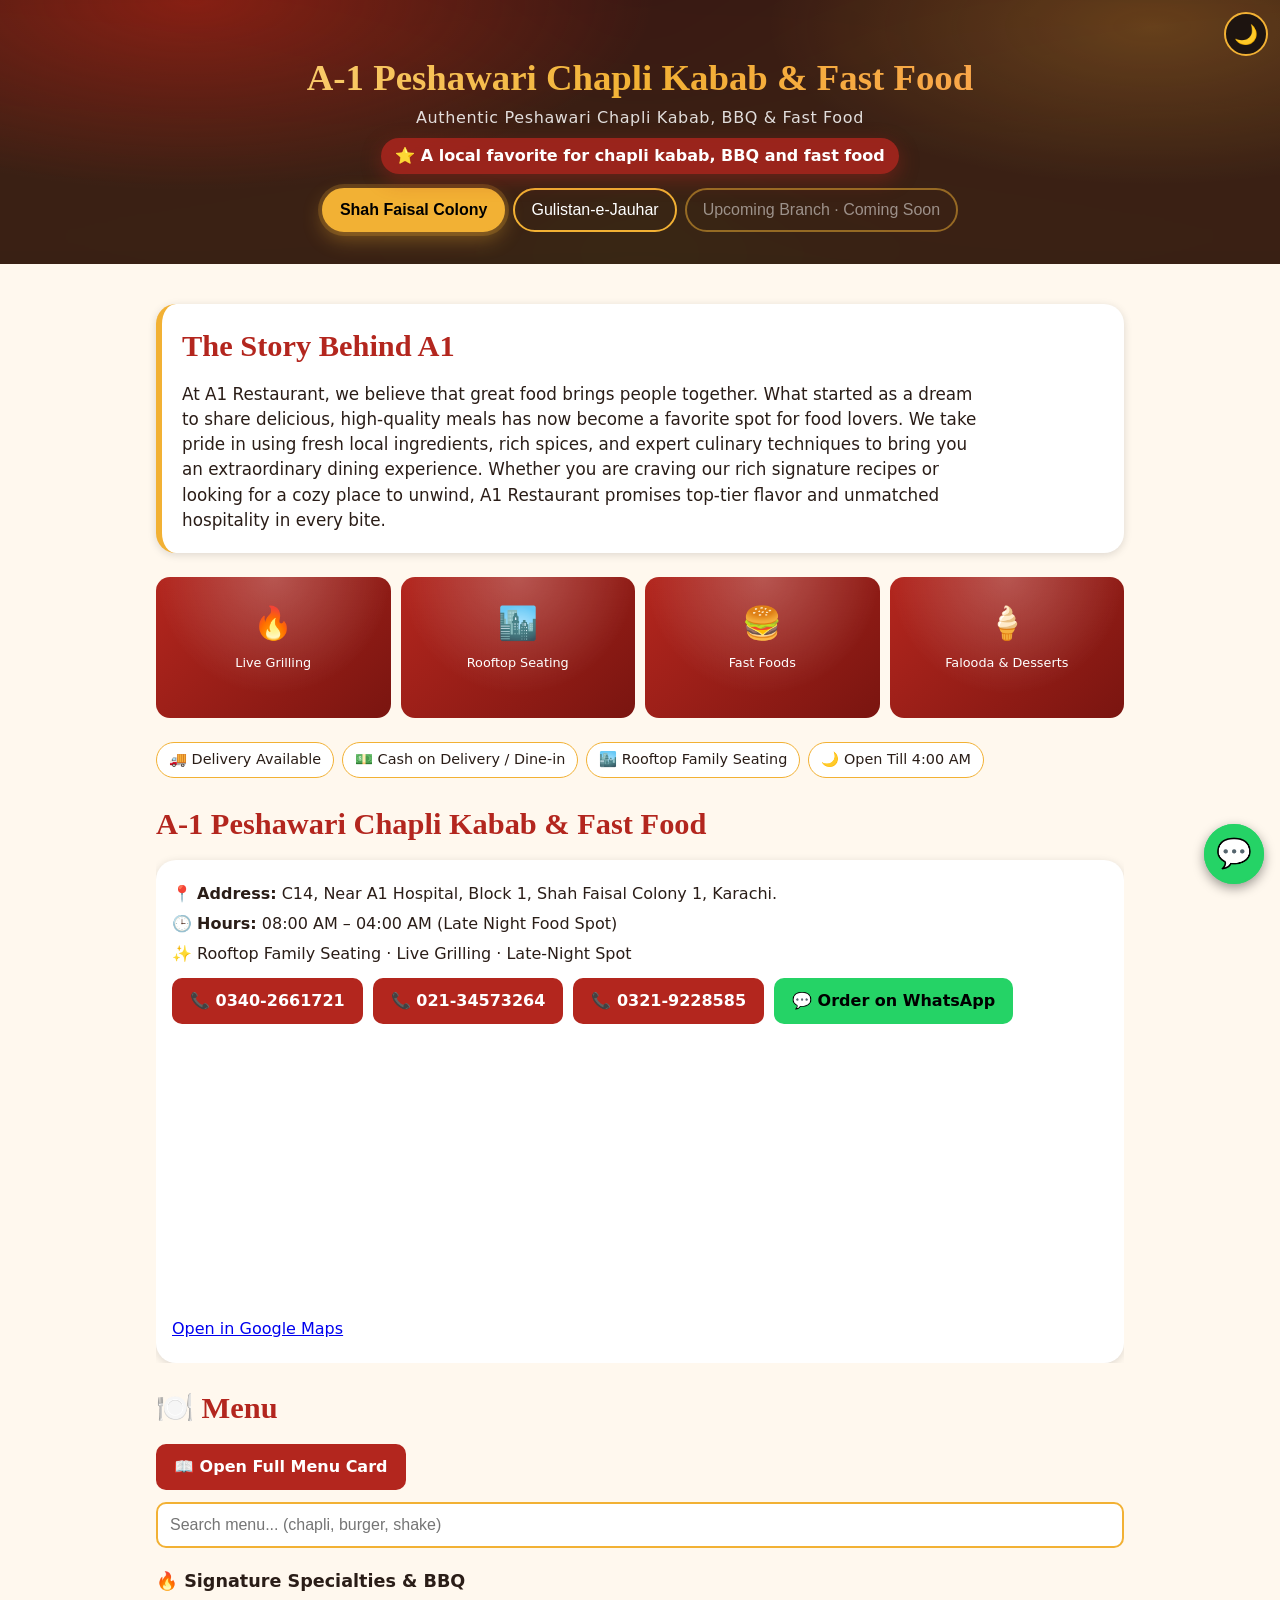
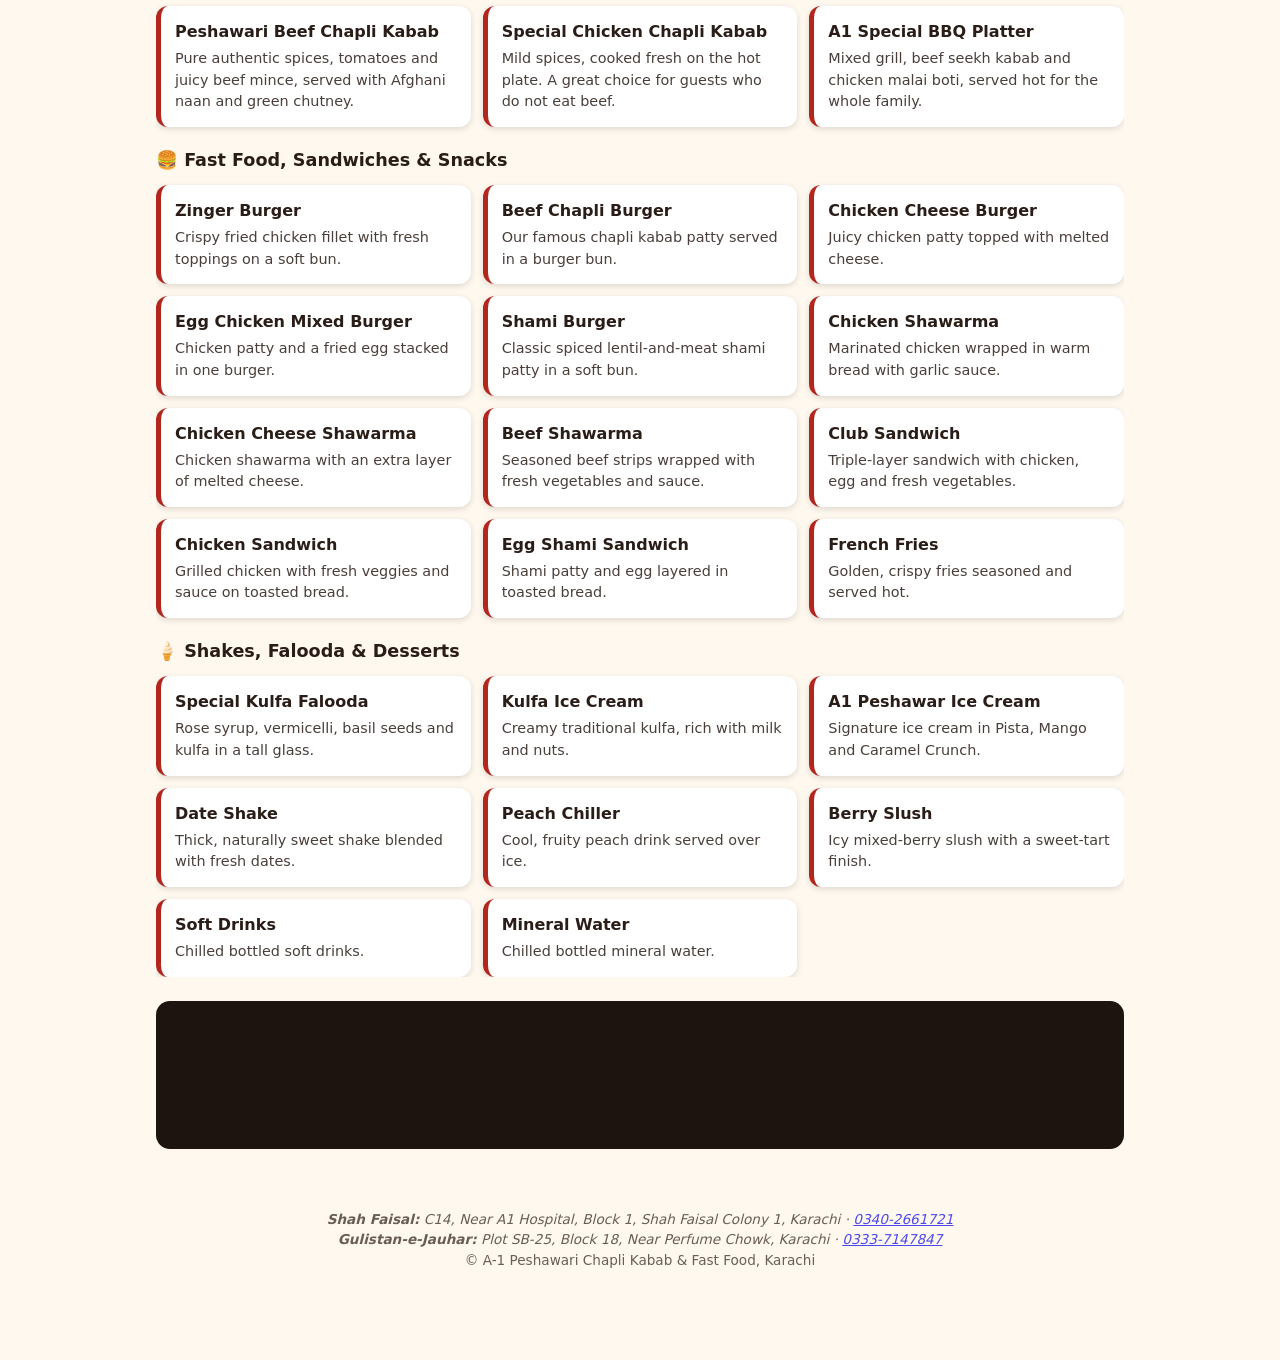
==== A1 Restaurant/index.html @ c1a0f4fd "update Portfolio Files" ====
<!DOCTYPE html>
<!-- Ye HTML5 page hai. Browser ko batata hai ke ye modern page hai, taake sab phones aur laptops par sahi dikhe -->
<html lang="en" data-theme="light">
<head>
<!-- Urdu/English aur emojis sahi dikhane ke liye character set -->
<meta charset="UTF-8">
<!-- Phone ki screen ke hisaab se page ka size set karta hai, kyun ke zyada customers phone se order karte hain -->
<meta name="viewport" content="width=device-width, initial-scale=1, viewport-fit=cover">
<!-- SEO (NAYA): title 60 characters ke andar, main keywords (chapli kabab, Karachi, branches) shuru mein.
     KYUN: Google search result mein yahi title dikhta hai; keyword wahan ho to click zyada milte hain. -->
<title>A-1 Peshawari Chapli Kabab Karachi | Shah Faisal &amp; Jauhar</title>
<!-- SEO (NAYA): meta description 155 characters ke andar; search result ke neeche ka text. KYUN: acha text = zyada customers click karte hain. -->
<meta name="description" content="Authentic Peshawari chapli kabab, BBQ, burgers and falooda in Karachi. Rooftop family seating, delivery and open till 4 AM at Shah Faisal and Gulistan-e-Jauhar.">
<!-- SEO (NAYA): robots = Google ko index karne ki ijazat + bari preview images. -->
<meta name="robots" content="index, follow, max-image-preview:large">
<!-- NAYA: browser ki address bar ka rang aur dono themes ka support (mobile par premium feel). -->
<meta name="theme-color" content="#1d1410">
<meta name="color-scheme" content="light dark">
<!-- NAYA: emoji favicon, alag image file nahi, is liye extra request nahi lagti (speed). -->
<link rel="icon" href="data:image/svg+xml,%3Csvg xmlns='http://www.w3.org/2000/svg' viewBox='0 0 100 100'%3E%3Ctext y='.9em' font-size='90'%3E%F0%9F%94%A5%3C/text%3E%3C/svg%3E">
<!-- Social preview metadata. Add absolute og:url and og:image after the live domain and image are configured. -->
<meta property="og:type" content="website">
<meta property="og:site_name" content="A-1 Peshawari Chapli Kabab &amp; Fast Food">
<meta property="og:title" content="A-1 Peshawari Chapli Kabab Karachi | Shah Faisal &amp; Jauhar">
<meta property="og:description" content="Live-grilled chapli kabab, BBQ, fast food and falooda. Rooftop family seating, open till 4 AM.">
<meta property="og:locale" content="en_PK">
<meta name="twitter:card" content="summary">
<!-- SEO (NAYA): JSON-LD schema (Restaurant, dono branches). KYUN: Google ko naam, address, phone, timing aur rating
     seedha samajh aati hai, jis se Maps/local results aur rich snippets milne ke chances barhte hain.
     UPDATE 2: aggregateRating HATA diya. KYUN: Google apne hi business ki khud likhi rating ko "self-serving" maanta hai,
     is se stars nahi milte aur policy ka risk hota hai. Asli stars Google Business Profile se aate hain. -->
<script type="application/ld+json">
{"@context":"https://schema.org","@graph":[
{"@type":"Restaurant","name":"A-1 Peshawari Chapli Kabab & Fast Food (Shah Faisal Colony)","telephone":"+923402661721","servesCuisine":["Pakistani","Peshawari","Barbecue","Fast Food"],"address":{"@type":"PostalAddress","streetAddress":"C14, Near A1 Hospital, Block 1, Shah Faisal Colony 1","addressLocality":"Karachi","addressRegion":"Sindh","addressCountry":"PK"},"openingHoursSpecification":[{"@type":"OpeningHoursSpecification","dayOfWeek":["Monday","Tuesday","Wednesday","Thursday","Friday","Saturday","Sunday"],"opens":"08:00","closes":"04:00"}]},
{"@type":"Restaurant","name":"A-1 Peshawari Chapli Kabab & Fast Food (Gulistan-e-Jauhar)","telephone":"+923337147847","servesCuisine":["Pakistani","Peshawari","Barbecue","Fast Food"],"address":{"@type":"PostalAddress","streetAddress":"Shop No. 1 & 2, Plot SB-25, Block 18, Near Perfume Chowk / Kamran Chowk, Main Gulistan-e-Jauhar","addressLocality":"Karachi","addressRegion":"Sindh","addressCountry":"PK"},"openingHoursSpecification":[{"@type":"OpeningHoursSpecification","dayOfWeek":["Monday","Tuesday","Wednesday","Thursday","Friday","Saturday","Sunday"],"opens":"12:00","closes":"04:00"}]}
]}
</script>
<!-- Design alag file (style.css) mein hai taake code saaf rahe aur design badalna aasaan ho -->
<!-- FIX (UPDATE 2): theme pehle hi set ho jati hai (paint se pehle). KYUN: pehle dark-mode wale customer ko page ek pal ke liye safed nazar aata tha (flash). -->
<script>try{var t=localStorage.getItem('a1-theme');if(t)document.documentElement.setAttribute('data-theme',t)}catch(e){}</script>
<link rel="stylesheet" href="style.css">
</head>
<body>
<!-- ACCESSIBILITY (NAYA): skip link, keyboard user Tab dabaye to seedha content par pohanch jaye. KYUN: accessibility score aur SEO dono behtar. -->
<a class="skip-link" href="#home-page">Skip to main content</a>
<!-- Theme button: upar-right corner mein, light aur dark mode ke beech badalta hai (default light) -->
<button id="theme-toggle" type="button" onclick="toggleTheme()" aria-label="Switch to dark mode">🌙</button>

<!-- Ye banner JavaScript se sirf rush hour ya raat ke waqt dikhta hai, taake orders WhatsApp par aayen -->
<!-- role="status": screen reader naya banner khud parh deta hai -->
<div id="banner" role="status" aria-live="polite"></div>

<!-- Header: restaurant ka naam, rating badge aur branch chunne ke buttons -->
<header>
  <h1>A-1 Peshawari Chapli Kabab &amp; Fast Food</h1>
  <!-- FIX (UPDATE 2): neeche ki khali jagahon mein default branch (Shah Faisal) ka text pehle se likha hai. KYUN: bina JavaScript wale crawlers ko content milta hai aur page ki jagah nahi hilti (CLS). -->
  <p id="tagline">Authentic Peshawari Chapli Kabab, BBQ &amp; Fast Food</p>
  <!-- Trust badge: naye customer ko bharosa dilata hai -->
  <div class="trust-badge">⭐ A local favorite for chapli kabab, BBQ and fast food</div>
  <!-- Branch switcher: customer sahi branch chune taake galat branch ko order na jaye. Teesri branch abhi band hai -->
  <!-- SEMANTIC (NAYA): div ki jagah <nav>, taake search engine ko pata chale ye navigation hai -->
  <nav class="branches" aria-label="Choose your branch">
    <button id="branch-button-shah-faisal" class="active" onclick="selectBranch('shahFaisal')">Shah Faisal Colony</button>
    <button id="branch-button-jauhar" onclick="selectBranch('jauhar')">Gulistan-e-Jauhar</button>
    <button id="branch-button-upcoming" disabled>Upcoming Branch · Coming Soon</button>
  </nav>
</header>

<!-- Top bar sirf detail pages par dikhti hai; Home button se customer wapas main page par jata hai -->
<!-- NAYA: noscript = JavaScript band ho tab bhi basic info (naam, phone, address) nazar aaye. KYUN: crawlers aur slow phones ke liye safety net. -->
<noscript><p style="padding:16px;text-align:center">A-1 Peshawari Chapli Kabab &amp; Fast Food, Karachi. Shah Faisal: 0340-2661721. Gulistan-e-Jauhar: 0333-7147847. Please enable JavaScript to view the full menu.</p></noscript>
<div class="top-bar" id="top-bar" hidden>
  <span>A-1 Peshawari Chapli Kabab &amp; Fast Food</span>
  <a class="home-button" href="index.html"><span class="home-arrow">←</span> Home</a>
</div>

<!-- Main page ka content -->
<main id="home-page">
  <!-- Introduction section: restaurant ki kahani, taake customer ka dil se rishta bane -->
  <section class="story">
    <h2>The Story Behind A1</h2>
    <p>At A1 Restaurant, we believe that great food brings people together. What started as a dream to share delicious, high-quality meals has now become a favorite spot for food lovers. We take pride in using fresh local ingredients, rich spices, and expert culinary techniques to bring you an extraordinary dining experience. Whether you are craving our rich signature recipes or looking for a cozy place to unwind, A1 Restaurant promises top-tier flavor and unmatched hospitality in every bite.</p>
  </section>

  <!-- Feature cards: har card naye tab mein apna detail page kholta hai -->
  <section>
    <!-- HEADING (NAYA): chhupa hua h2 (sirf screen reader/Google ko dikhta hai) taake h1 -> h2 ka silsila toote nahi -->
    <h2 class="sr-only">Our Specialties</h2>
    <div class="hero-cards">
      <a class="hero-card" href="index.html?page=liveGrilling" target="_blank" rel="noopener noreferrer" aria-label="Live Grilling - opens in a new tab">🔥<small>Live Grilling</small><em>View details →</em></a>
      <a class="hero-card" href="index.html?page=rooftopSeating" target="_blank" rel="noopener noreferrer" aria-label="Rooftop Seating - opens in a new tab">🏙️<small>Rooftop Seating</small><em>View details →</em></a>
      <a class="hero-card" href="index.html?page=fastFood" target="_blank" rel="noopener noreferrer" aria-label="Fast Foods - opens in a new tab">🍔<small>Fast Foods</small><em>View details →</em></a>
      <a class="hero-card" href="index.html?page=desserts" target="_blank" rel="noopener noreferrer" aria-label="Falooda and Desserts - opens in a new tab">🍦<small>Falooda &amp; Desserts</small><em>View details →</em></a>
    </div>
  </section>

  <!-- Facility badges: customer ko ek nazar mein suhoolatein dikhti hain -->
  <section class="badges">
    <h2 class="sr-only">Facilities</h2>
    <span>🚚 Delivery Available</span><span>💵 Cash on Delivery / Dine-in</span>
    <span>🏙️ Rooftop Family Seating</span><span>🌙 Open Till 4:00 AM</span>
  </section>

  <!-- Branch ki details: branch badalte hi ye poora hissa JavaScript se badal jata hai -->
  <section>
    <h2 id="branch-name">A-1 Peshawari Chapli Kabab &amp; Fast Food</h2>
    <div class="branch-details">
      <p>📍 <b>Address:</b> <span id="branch-address">C14, Near A1 Hospital, Block 1, Shah Faisal Colony 1, Karachi.</span></p>
      <p>🕒 <b>Hours:</b> <span id="branch-hours">08:00 AM – 04:00 AM (Late Night Food Spot)</span></p>
      <p id="delivery-paragraph" style="display:none">🚚 <b>Delivery:</b> <span id="delivery-coverage"></span></p>
      <p>✨ <span id="branch-highlights">Rooftop Family Seating · Live Grilling · Late-Night Spot</span></p>
      <div class="actions" id="branch-actions"></div>
      <!-- referrerpolicy: privacy + Google Maps sahi chale; loading="lazy" map tab load hota hai jab nazar aaye (speed) -->
      <iframe id="branch-map" loading="lazy" referrerpolicy="no-referrer-when-downgrade" title="Branch location map"></iframe>
      <p><a id="map-link" target="_blank" rel="noopener noreferrer">Open in Google Maps</a></p>
    </div>
  </section>

  <!-- Digital menu: search box aur clickable items; har item naye tab mein detail page kholta hai -->
  <section>
    <h2>🍽️ Menu</h2>
    <a class="button call-button menu-card-button" href="index.html?page=menu" target="_blank" rel="noopener noreferrer">📖 Open Full Menu Card</a>
    <input id="search-input" type="search" aria-label="Search the menu" autocomplete="off" placeholder="Search menu... (chapli, burger, shake)" oninput="renderMenuList()">
    <!-- aria-live: search ke baad nateeje badlen to screen reader batata hai -->
    <div class="menu-grid" id="menu-list" aria-live="polite"></div>
  </section>

  <!-- Review card: Google par 5-star reviews barhane ke liye, isse local search ranking behtar hoti hai -->
  <section class="review">
    <h3>⭐ How Did You Like the Food?</h3>
    <p>Did you enjoy your meal? Take just 5 seconds to leave us a 5-star review on Google!</p>
    <a class="button" id="review-button" target="_blank" rel="noopener noreferrer">Give 5-Star Review</a>
  </section>
</main>

<!-- Detail pages (item, offering, menu) ka content JavaScript yahan bharta hai -->
<main id="detail-page" hidden></main>

<!-- SEMANTIC + LOCAL SEO (NAYA): footer mein <address> aur dono branches ka naam-address-phone (NAP).
     KYUN: Google local ranking ke liye NAP site par har jagah ek jaisa hona chahiye. -->
<footer>
  <address>
    <strong>Shah Faisal:</strong> C14, Near A1 Hospital, Block 1, Shah Faisal Colony 1, Karachi · <a href="tel:03402661721">0340-2661721</a><br>
    <strong>Gulistan-e-Jauhar:</strong> Plot SB-25, Block 18, Near Perfume Chowk, Karachi · <a href="tel:03337147847">0333-7147847</a>
  </address>
  <p>© A-1 Peshawari Chapli Kabab &amp; Fast Food, Karachi</p>
</footer>

<!-- Floating WhatsApp button: scroll karne par bhi nazar aata hai, link JavaScript set karti hai -->
<a id="floating-whatsapp-button" target="_blank" rel="noopener noreferrer" aria-label="Order on WhatsApp">💬</a>

<!-- Logic alag file mein hai: theme, branch switch, menu search aur banners -->
<script src="script.js"></script>
</body>
</html>
---- A1 Restaurant/style.css ----
/* ============================================================
   A-1 Peshawari website ki styling
   Light mode default hai; dark mode [data-theme="dark"] se chalta hai.
   ============================================================ */

/* Rang ek jagah rakhe hain taake brand color badalna ho to sirf yahan badalna pade (LIGHT = default) */
:root {
  --color-red: #b3261e;
  --color-dark: #1d1410;
  --color-gold: #f2b134;
  --color-background: #fff8ee;
  --color-card: #ffffff;
  --color-text: #2a1d17;
}
/* Dark mode ke rang: sirf jab customer theme button dabaye */
:root[data-theme="dark"] {
  --color-background: #1d1410;
  --color-card: #2b1f19;
  --color-text: #f5e9dc;
}

/* Reset: sab elements ka default gap hatata hai taake design har browser par ek jaisa dikhe */
* { box-sizing: border-box; margin: 0; padding: 0; }
body { font-family: system-ui, Arial, sans-serif; background: var(--color-background); color: var(--color-text); line-height: 1.5; transition: background .3s, color .3s; }
/* hidden wale hisse sach mein chhupen, kyun ke display rules unhe wapas dikha dete hain */
[hidden] { display: none !important; }

/* Theme toggle button: hamesha upar-right corner mein */
#theme-toggle { position: fixed; top: 12px; right: 12px; z-index: 70; width: 44px; height: 44px; border-radius: 50%; border: 2px solid var(--color-gold); background: var(--color-dark); color: #fff; font-size: 1.2rem; cursor: pointer; transition: transform .25s, box-shadow .25s; }
#theme-toggle:hover, #theme-toggle:focus-visible { transform: rotate(20deg) scale(1.1); box-shadow: 0 0 12px var(--color-gold); }

/* Upar wali strip: rush ya late-night offer dikhane ke liye */
#banner { position: sticky; top: 0; z-index: 50; background: var(--color-gold); color: #000; text-align: center; padding: 8px 60px 8px 12px; font-weight: 600; display: none; }

/* Header: naam thoda bada kiya (balanced size, screen ke hisaab se 1.8 se 2.3rem tak) */
header { background: var(--color-dark); color: #fff; padding: 20px 16px; text-align: center; }
header h1 { font-size: clamp(1.8rem, 4.5vw, 2.3rem); color: var(--color-gold); line-height: 1.2; padding: 0 40px; }
.trust-badge { display: inline-block; margin-top: 8px; background: var(--color-red); padding: 6px 14px; border-radius: 20px; font-weight: 700; }

/* Branch switcher buttons */
.branches { display: flex; gap: 8px; justify-content: center; flex-wrap: wrap; margin-top: 14px; }
.branches button { min-height: 44px; padding: 8px 16px; border: 2px solid var(--color-gold); background: transparent; color: #fff; border-radius: 10px; font-size: 1rem; cursor: pointer; }
.branches button.active { background: var(--color-gold); color: #000; font-weight: 700; }
.branches button:disabled { opacity: .5; cursor: not-allowed; }

main { max-width: 1000px; margin: auto; padding: 16px; }
section { margin: 24px 0; }
h2 { margin-bottom: 12px; color: var(--color-red); }

/* Story section: introduction ka card, gold line ke saath taake alag nazar aaye */
.story { background: var(--color-card); border-left: 6px solid var(--color-gold); border-radius: 14px; padding: 20px; box-shadow: 0 2px 8px #0002; }
.story p { max-width: 75ch; font-size: 1.05rem; }

/* Feature cards ka grid */
.hero-cards { display: grid; grid-template-columns: repeat(auto-fit, minmax(140px, 1fr)); gap: 10px; }
.hero-card { position: relative; overflow: hidden; text-decoration: none; background: linear-gradient(135deg, var(--color-red), #7a1510); color: #fff; border-radius: 14px; padding: 22px 8px; text-align: center; font-size: 2rem; transition: transform .3s ease, box-shadow .3s ease; }
.hero-card small { display: block; font-size: .8rem; margin-top: 6px; }
/* Hover: halka bada hona + saya + glow, taake customer ko lage ke ye click hota hai */
.hero-card:hover, .hero-card:focus-visible { transform: translateY(-6px) scale(1.04); box-shadow: 0 12px 24px #b3261e66, 0 0 18px var(--color-gold); outline: 3px solid var(--color-gold); }
.hero-card::after { content: ""; position: absolute; inset: 0; background: linear-gradient(to top, #f2b13455, transparent); opacity: 0; transition: opacity .3s; }
.hero-card:hover::after { opacity: 1; }
.hero-card em { display: block; font-size: .75rem; font-style: normal; margin-top: 6px; opacity: 0; transition: opacity .3s; }
.hero-card:hover em, .hero-card:focus-visible em { opacity: 1; }

/* Facility badges */
.badges { display: flex; flex-wrap: wrap; gap: 8px; }
.badges span { background: var(--color-card); border: 1px solid var(--color-gold); padding: 6px 12px; border-radius: 20px; font-size: .9rem; }

/* Branch details ka card */
.branch-details { background: var(--color-card); border-radius: 14px; padding: 16px; box-shadow: 0 2px 8px #0002; }
.branch-details p { margin: 6px 0; }
iframe { width: 100%; height: 260px; border: 0; border-radius: 12px; margin-top: 8px; }

/* Buttons: call, WhatsApp aur review ke liye ek jaisa style */
.actions { display: flex; gap: 10px; flex-wrap: wrap; margin: 12px 0; }
.button { display: inline-block; min-height: 44px; padding: 11px 18px; border-radius: 10px; text-decoration: none; font-weight: 700; color: #fff; border: 0; cursor: pointer; font-size: 1rem; }
.call-button { background: var(--color-red); }
.whatsapp-button { background: #25d366; color: #000; }
.menu-card-button { margin-bottom: 12px; }

/* Menu search box aur grid */
#search-input { width: 100%; padding: 12px; font-size: 1rem; border: 2px solid var(--color-gold); border-radius: 10px; margin-bottom: 12px; background: var(--color-card); color: var(--color-text); }
.menu-grid { display: grid; grid-template-columns: repeat(auto-fill, minmax(250px, 1fr)); gap: 12px; }
.category-label { grid-column: 1 / -1; font-size: 1.1rem; font-weight: 700; margin-top: 8px; }
.item { background: var(--color-card); border-radius: 12px; padding: 14px; border-left: 5px solid var(--color-red); box-shadow: 0 2px 6px #0002; }
.item h4 { margin-bottom: 4px; }
.item p { font-size: .9rem; opacity: .85; }
/* Clickable item: hover par halka uthta hai, taake pata chale ke click ho sakta hai */
a.item { display: block; text-decoration: none; color: inherit; transition: transform .25s, box-shadow .25s; }
a.item:hover, a.item:focus-visible { transform: translateY(-4px); box-shadow: 0 8px 18px #b3261e55; outline: 2px solid var(--color-gold); }

/* Review card */
.review { background: var(--color-dark); color: #fff; text-align: center; padding: 20px; border-radius: 14px; }
.review .button { background: var(--color-gold); color: #000; margin-top: 10px; }

footer { text-align: center; padding: 20px 20px 90px; opacity: .7; font-size: .85rem; }

/* Floating WhatsApp button: neeche-right, hamesha nazar aata hai */
#floating-whatsapp-button { position: fixed; right: 16px; bottom: calc(16px + env(safe-area-inset-bottom, 0px)); width: 60px; height: 60px; border-radius: 50%; background: #25d366; display: flex; align-items: center; justify-content: center; font-size: 1.8rem; text-decoration: none; box-shadow: 0 4px 12px #0006; z-index: 60; }

/* ---------- Detail pages ---------- */
/* Top bar: right side mein jagah chhodi hai taake theme button Home se na takraye */
.top-bar { background: var(--color-dark); color: #fff; padding: 14px 70px 14px 16px; display: flex; justify-content: space-between; align-items: center; flex-wrap: wrap; gap: 8px; }
/* Home button: pill shape, hover par gold fill, uthna aur arrow ka peeche khisakna */
.home-button { display: inline-flex; align-items: center; gap: 6px; padding: 8px 18px; border: 2px solid var(--color-gold); border-radius: 999px; color: var(--color-gold); font-weight: 700; text-decoration: none; transition: background .3s, color .3s, transform .3s, box-shadow .3s; }
.home-button:hover, .home-button:focus-visible { background: var(--color-gold); color: #000; transform: translateY(-2px); box-shadow: 0 6px 14px #f2b13477; outline: none; }
.home-arrow { display: inline-block; transition: transform .3s; }
.home-button:hover .home-arrow, .home-button:focus-visible .home-arrow { transform: translateX(-5px); }

.lead-paragraph { font-size: 1.05rem; margin-bottom: 12px; max-width: 70ch; }
.gallery { display: grid; grid-template-columns: repeat(auto-fit, minmax(150px, 1fr)); gap: 10px; }
.gallery div { aspect-ratio: 4 / 3; display: flex; flex-direction: column; align-items: center; justify-content: center; border-radius: 12px; background: linear-gradient(135deg, #7a1510, var(--color-red)); color: #fff; font-size: 2.2rem; transition: transform .3s, box-shadow .3s; }
.gallery div:hover { transform: scale(1.05); box-shadow: 0 8px 18px #0005; }
.gallery small { font-size: .75rem; margin-top: 4px; text-align: center; padding: 0 6px; }
.highlight-grid { display: grid; grid-template-columns: repeat(auto-fit, minmax(220px, 1fr)); gap: 10px; }
.highlight-grid .item { transition: transform .25s; }
.highlight-grid .item:hover { transform: translateY(-4px); }
.price { float: right; color: var(--color-red); font-weight: 700; }
.category-tabs { display: flex; gap: 8px; flex-wrap: wrap; margin: 10px 0; }
.category-tabs a { padding: 8px 14px; border: 2px solid var(--color-gold); border-radius: 20px; text-decoration: none; color: var(--color-text); transition: background .2s; }
.category-tabs a:hover { background: var(--color-gold); color: #000; }

/* Jin logon ko animation pasand nahi (accessibility), unke liye animation band */
@media (prefers-reduced-motion: reduce) { * { transition: none !important; } }

/* ============================================================
   UPGRADE LAYER (NAYA): premium design, animations aur speed.
   Purani rules jin ki tarah hain wese hi hain; ye block unke ooper naye rang-roop chadhata hai.
   ============================================================ */
:root { --ease: cubic-bezier(.22, 1, .36, 1); --font-display: "Playfair Display", Georgia, "Times New Roman", serif; }
/* Smooth scroll + sticky bar ke neeche anchor na chhupe */
html { scroll-behavior: smooth; scroll-padding-top: 70px; }

/* ACCESSIBILITY: skip link (Tab dabane par nazar aata hai), sr-only (sirf screen reader/Google ke liye text), saaf focus ring */
.skip-link { position: fixed; left: 12px; top: -60px; z-index: 100; background: var(--color-gold); color: #000; padding: 10px 16px; border-radius: 10px; font-weight: 700; transition: top .2s; }
.skip-link:focus { top: 12px; }
.sr-only { position: absolute; width: 1px; height: 1px; overflow: hidden; clip: rect(0 0 0 0); white-space: nowrap; }
:focus-visible { outline: 3px solid var(--color-gold); outline-offset: 3px; }

/* Scroll progress bar: upar patli sunehri line jo scroll ke saath bharti hai (naya browsers mein; purane mein khud chhup jati hai) */
@supports (animation-timeline: scroll()) {
  body::before { content: ""; position: fixed; inset: 0 0 auto 0; height: 3px; z-index: 80; background: linear-gradient(90deg, var(--color-red), var(--color-gold)); transform-origin: 0 50%; transform: scaleX(0); animation: progress linear both; animation-timeline: scroll(root); }
  @keyframes progress { to { transform: scaleX(1); } }
}

/* Hero header: chalta hua angaare jaisa glow + gradient naam. KYUN: pehli nazar mein "wow", transform/opacity hi animate hote hain taake smooth rahe */
header { position: relative; overflow: hidden; isolation: isolate; padding: 56px 16px 32px; background: radial-gradient(60% 120% at 15% 0%, #7a1510 0%, transparent 60%), radial-gradient(50% 100% at 90% 10%, #f2b13440 0%, transparent 60%), var(--color-dark); }
header::before { content: ""; position: absolute; inset: -40%; z-index: -1; background: conic-gradient(from 0deg, #b3261e33, #f2b13422, #b3261e33); filter: blur(60px); animation: ember-spin 28s linear infinite; }
@keyframes ember-spin { to { transform: rotate(360deg); } }
header h1 { font-family: var(--font-display); background: linear-gradient(90deg, #ffe19a, var(--color-gold), #ff9d5c); -webkit-background-clip: text; background-clip: text; -webkit-text-fill-color: transparent; animation: rise .9s var(--ease) both; }
#tagline { margin-top: 6px; opacity: .85; letter-spacing: .04em; animation: rise .9s .1s var(--ease) both; }
.trust-badge { backdrop-filter: blur(8px); background: #b3261ecc; box-shadow: 0 6px 20px #b3261e66; animation: rise .9s .2s var(--ease) both; }
@keyframes rise { from { opacity: 0; transform: translateY(18px); } }

/* Branch buttons: pill shape + glow */
.branches button { border-radius: 999px; transition: transform .25s var(--ease), background .25s, box-shadow .25s; }
.branches button:not(:disabled):hover { transform: translateY(-2px); box-shadow: 0 6px 16px #f2b13455; }
.branches button.active { box-shadow: 0 0 0 4px #f2b13433, 0 8px 20px #f2b13455; }

/* Heading font aur card shape */
h2 { font-family: var(--font-display); font-size: clamp(1.4rem, 3.5vw, 1.9rem); }
.story, .branch-details { border-radius: 20px; }
.item h3 { margin-bottom: 4px; }

/* Cards: mouse spotlight (JS --mx/--my set karti hai) + 3D uthan */
.hero-card { background: radial-gradient(180px circle at var(--mx, 50%) var(--my, 0%), #ffffff3d, transparent 65%), linear-gradient(135deg, var(--color-red), #7a1510); }
a.item { background: radial-gradient(240px circle at var(--mx, -200px) var(--my, -200px), #f2b13433, transparent 70%), var(--color-card); }

/* Scroll reveal: JS sirf support hone par .reveal lagati hai */
.reveal { opacity: 0; transform: translateY(26px); transition: opacity .7s var(--ease), transform .7s var(--ease); transition-delay: calc(var(--i, 0) * 70ms); }
.reveal.is-visible { opacity: 1; transform: none; }

/* Floating WhatsApp: halki dhadkan wali ring taake order button par nazar jaye */
#floating-whatsapp-button::after { content: ""; position: absolute; inset: 0; border-radius: 50%; border: 2px solid #25d366; animation: pulse-ring 2.2s ease-out infinite; }
@keyframes pulse-ring { to { transform: scale(1.6); opacity: 0; } }
#banner { animation: rise .5s var(--ease) both; }
#search-input:focus { outline: none; box-shadow: 0 0 0 4px #f2b13444; }

/* Menu page: category tabs sticky + glass taake scroll karte hue bhi nazar aayen */
.category-tabs { position: sticky; top: 0; z-index: 40; padding: 8px 0; backdrop-filter: blur(10px); background: color-mix(in srgb, var(--color-background) 80%, transparent); }

/* Asli photos ke liye: gallery <div> ki jagah <img loading="lazy" width height alt="..."> lagayen to ye rule fit kar dega */
.gallery img { width: 100%; height: 100%; object-fit: cover; border-radius: 12px; }

/* PERFORMANCE: neeche ke bhaari sections tab render hote hain jab nazar ke qareeb aayen. KYUN: pehli load tez, phone par kam battery */
#home-page > section:nth-of-type(n+4) { content-visibility: auto; contain-intrinsic-size: auto 480px; }

/* Accessibility: animation na pasand karne walon ke liye sab band (purani rule sirf transition rokti thi, ab animation bhi) */
@media (prefers-reduced-motion: reduce) {
  html { scroll-behavior: auto; }
  *, *::before, *::after { animation: none !important; transition: none !important; }
  .reveal { opacity: 1; transform: none; }
}

/* ============================================================
   UPDATE 2 (FIXES): audit mein mile masle theek kiye
   ============================================================ */
/* FIX 1: .reveal ka 0.7s transition + delay hover par bhi chal raha tha (cards hover par susti se hilte the).
   Ab reveal hone ke baad delay khatam aur hero-card ka tez hover wapas. */
.reveal.is-visible { transition-delay: 0s; }
.hero-card.reveal.is-visible { transition: transform .3s ease, box-shadow .3s ease, opacity .7s var(--ease); }
/* FIX 2: dark mode mein laal (#b3261e) headings/price ka contrast kam tha (WCAG fail). Halka laal use kiya. */
:root[data-theme="dark"] h2, :root[data-theme="dark"] .price { color: #ff8a80; }
/* FIX 3: jab tak asli price nahi likhi, khali price span jagah na ghere */
.price:empty { display: none; }
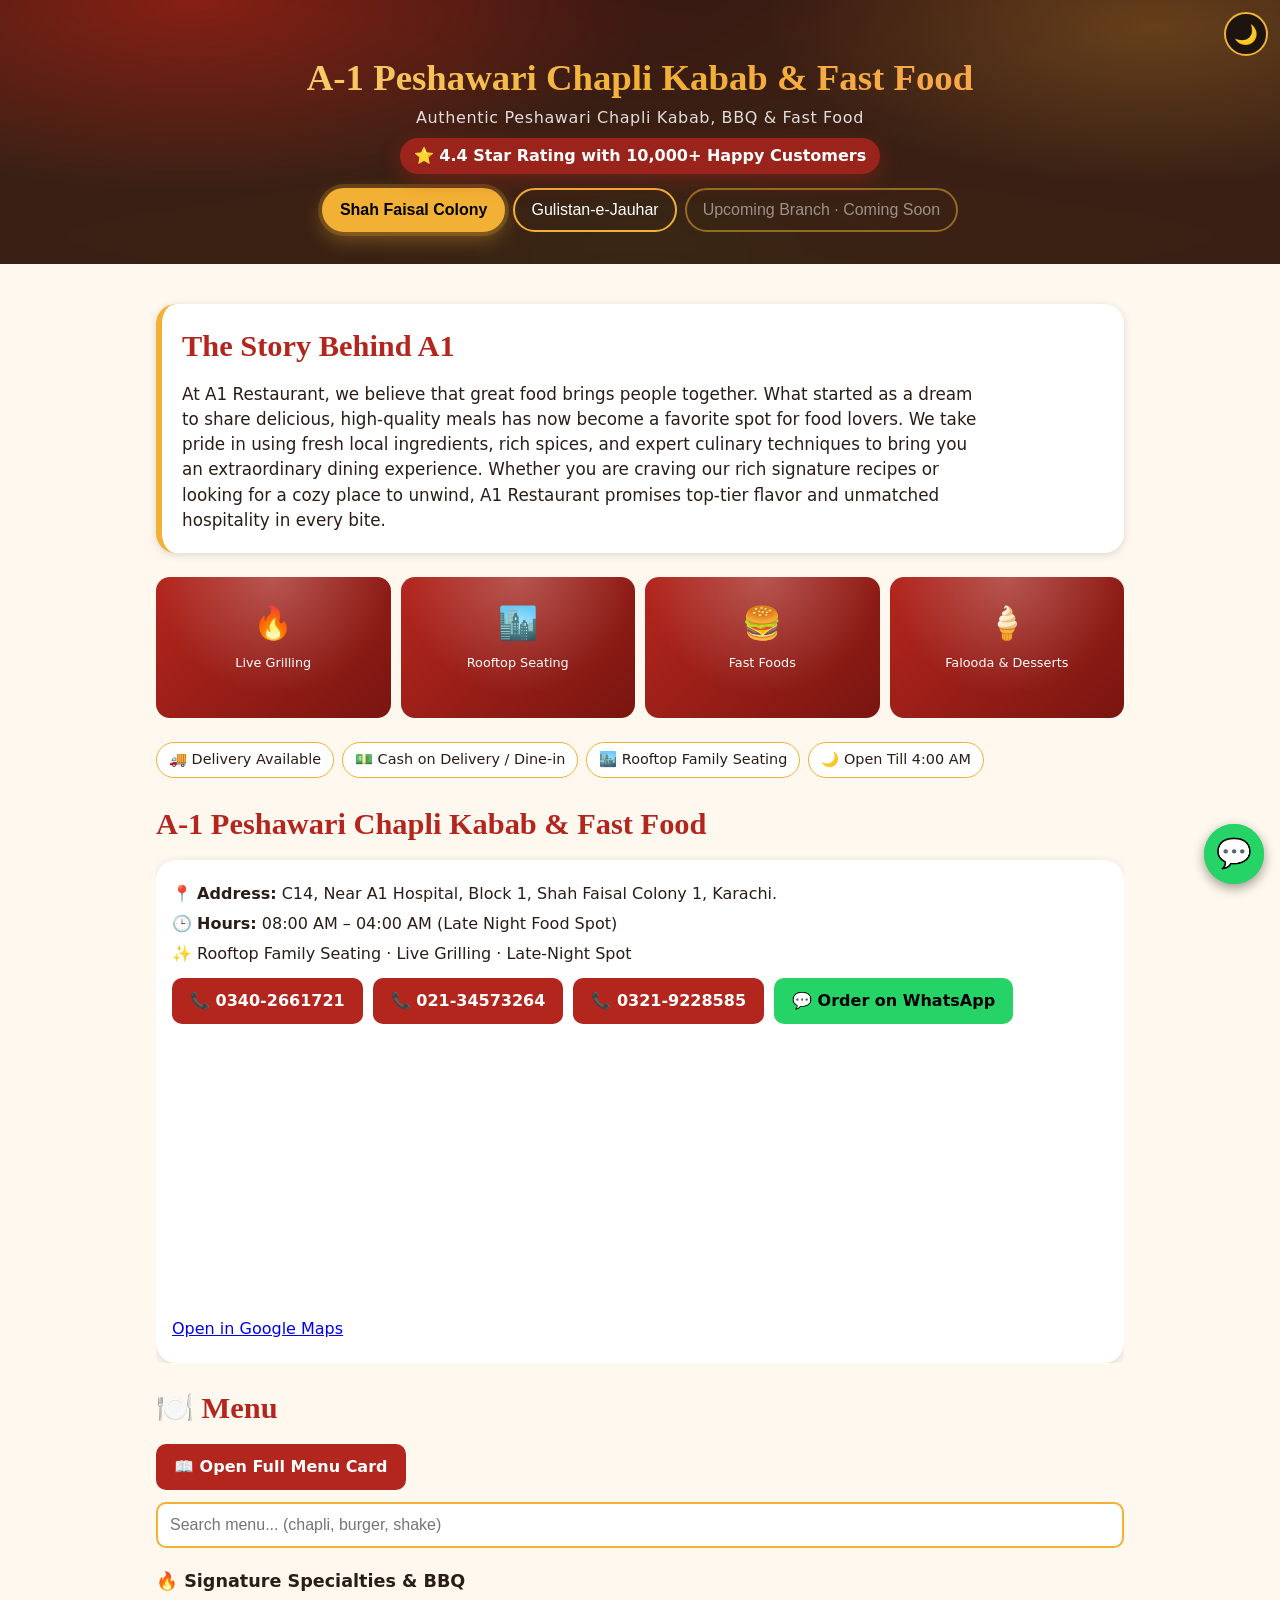
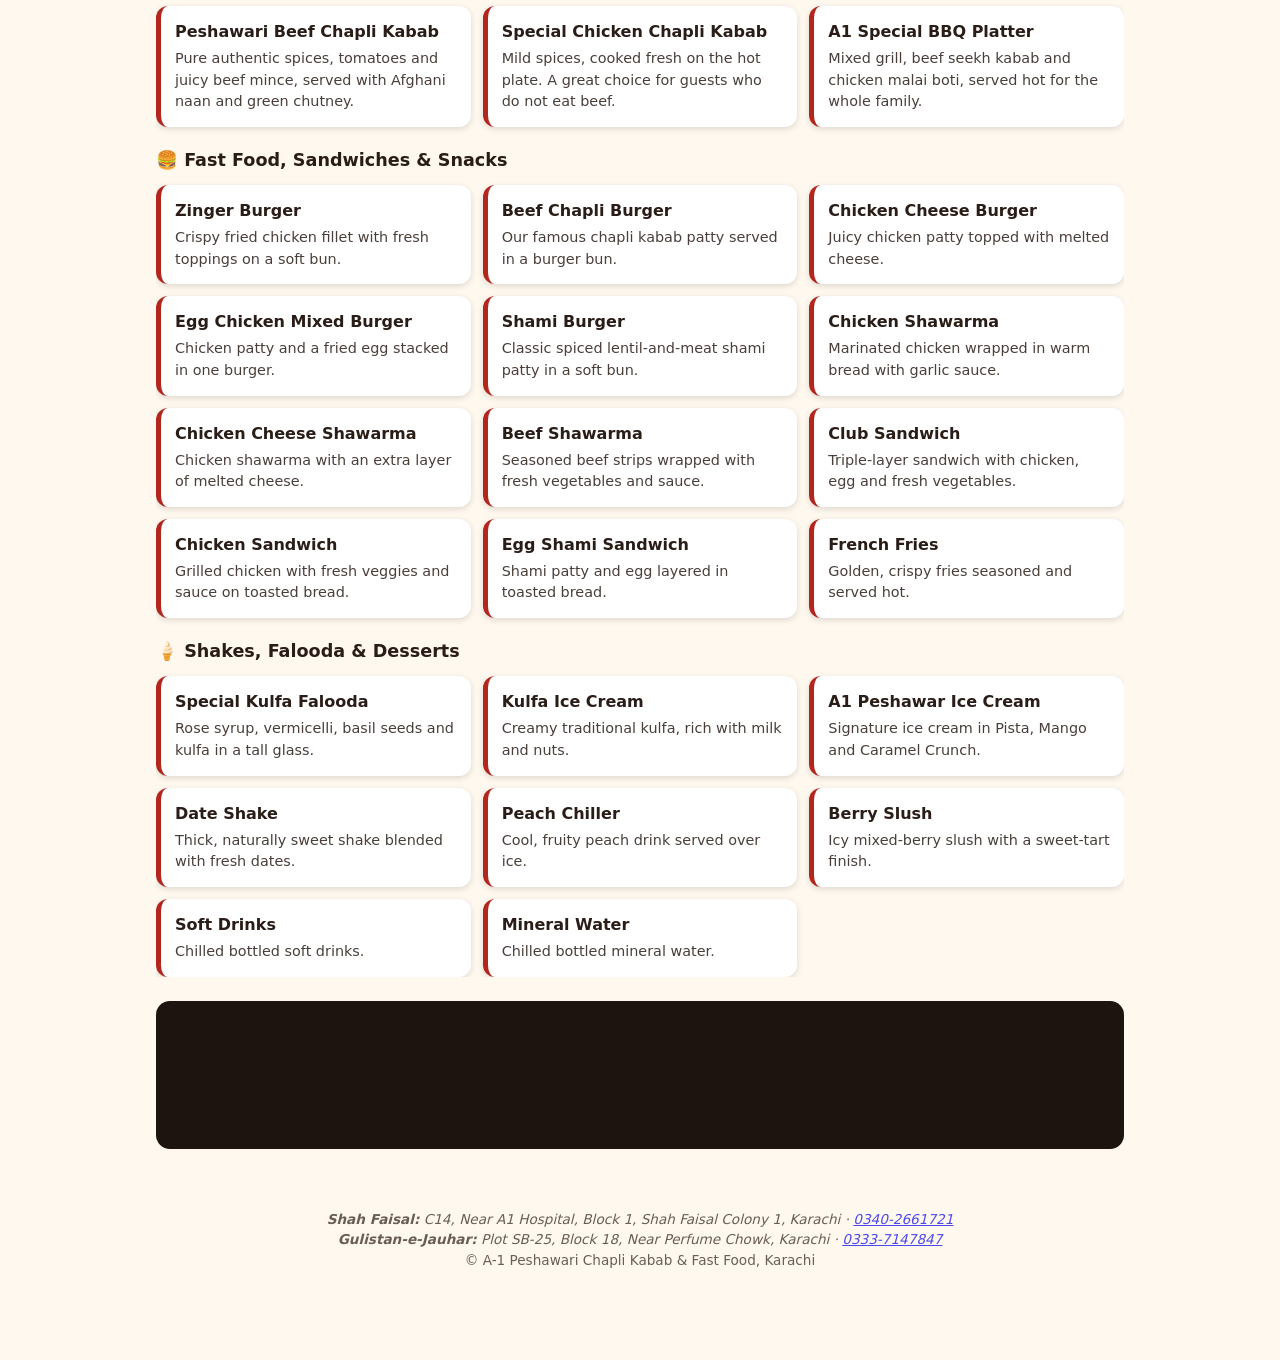
==== commit e4db2b4f: "update portfolio" ====
--- a/A1 Restaurant/index.html
+++ b/A1 Restaurant/index.html
@@ -16,23 +16,29 @@
 <!-- NAYA: browser ki address bar ka rang aur dono themes ka support (mobile par premium feel). -->
 <meta name="theme-color" content="#1d1410">
 <meta name="color-scheme" content="light dark">
+<!-- SEO (NAYA): canonical = is page ka asli address. KYUN: duplicate-page ka masla nahi banta.
+     TODO: example domain ki jagah apni asli website ka address likhein (JS http/https par isse khud sahi kar deta hai). -->
+<link rel="canonical" href="https://www.a1peshawari.example/">
 <!-- NAYA: emoji favicon, alag image file nahi, is liye extra request nahi lagti (speed). -->
 <link rel="icon" href="data:image/svg+xml,%3Csvg xmlns='http://www.w3.org/2000/svg' viewBox='0 0 100 100'%3E%3Ctext y='.9em' font-size='90'%3E%F0%9F%94%A5%3C/text%3E%3C/svg%3E">
-<!-- Social preview metadata. Add absolute og:url and og:image after the live domain and image are configured. -->
-<meta property="og:type" content="website">
+<!-- SEO (NAYA): Open Graph + Twitter tags: WhatsApp/Facebook/X par link share karne par sundar card dikhta hai.
+     TODO: og:image ke liye 1200x630 ki asli photo upload karke uska link yahan likhein. -->
+<meta property="og:type" content="restaurant">
 <meta property="og:site_name" content="A-1 Peshawari Chapli Kabab &amp; Fast Food">
 <meta property="og:title" content="A-1 Peshawari Chapli Kabab Karachi | Shah Faisal &amp; Jauhar">
 <meta property="og:description" content="Live-grilled chapli kabab, BBQ, fast food and falooda. Rooftop family seating, open till 4 AM.">
+<meta property="og:url" content="https://www.a1peshawari.example/">
 <meta property="og:locale" content="en_PK">
-<meta name="twitter:card" content="summary">
+<meta property="og:image" content="https://www.a1peshawari.example/og-image.jpg">
+<meta name="twitter:card" content="summary_large_image">
 <!-- SEO (NAYA): JSON-LD schema (Restaurant, dono branches). KYUN: Google ko naam, address, phone, timing aur rating
      seedha samajh aati hai, jis se Maps/local results aur rich snippets milne ke chances barhte hain.
      UPDATE 2: aggregateRating HATA diya. KYUN: Google apne hi business ki khud likhi rating ko "self-serving" maanta hai,
      is se stars nahi milte aur policy ka risk hota hai. Asli stars Google Business Profile se aate hain. -->
 <script type="application/ld+json">
 {"@context":"https://schema.org","@graph":[
-{"@type":"Restaurant","name":"A-1 Peshawari Chapli Kabab & Fast Food (Shah Faisal Colony)","telephone":"+923402661721","servesCuisine":["Pakistani","Peshawari","Barbecue","Fast Food"],"address":{"@type":"PostalAddress","streetAddress":"C14, Near A1 Hospital, Block 1, Shah Faisal Colony 1","addressLocality":"Karachi","addressRegion":"Sindh","addressCountry":"PK"},"openingHoursSpecification":[{"@type":"OpeningHoursSpecification","dayOfWeek":["Monday","Tuesday","Wednesday","Thursday","Friday","Saturday","Sunday"],"opens":"08:00","closes":"04:00"}]},
-{"@type":"Restaurant","name":"A-1 Peshawari Chapli Kabab & Fast Food (Gulistan-e-Jauhar)","telephone":"+923337147847","servesCuisine":["Pakistani","Peshawari","Barbecue","Fast Food"],"address":{"@type":"PostalAddress","streetAddress":"Shop No. 1 & 2, Plot SB-25, Block 18, Near Perfume Chowk / Kamran Chowk, Main Gulistan-e-Jauhar","addressLocality":"Karachi","addressRegion":"Sindh","addressCountry":"PK"},"openingHoursSpecification":[{"@type":"OpeningHoursSpecification","dayOfWeek":["Monday","Tuesday","Wednesday","Thursday","Friday","Saturday","Sunday"],"opens":"12:00","closes":"04:00"}]}
+{"@type":"Restaurant","@id":"https://www.a1peshawari.example/#shah-faisal","name":"A-1 Peshawari Chapli Kabab & Fast Food (Shah Faisal Colony)","url":"https://www.a1peshawari.example/","telephone":"+923402661721","servesCuisine":["Pakistani","Peshawari","Barbecue","Fast Food"],"priceRange":"$$","paymentAccepted":"Cash","hasMenu":"https://www.a1peshawari.example/index.html?page=menu","address":{"@type":"PostalAddress","streetAddress":"C14, Near A1 Hospital, Block 1, Shah Faisal Colony 1","addressLocality":"Karachi","addressRegion":"Sindh","addressCountry":"PK"},"openingHoursSpecification":[{"@type":"OpeningHoursSpecification","dayOfWeek":["Monday","Tuesday","Wednesday","Thursday","Friday","Saturday","Sunday"],"opens":"08:00","closes":"04:00"}],"amenityFeature":[{"@type":"LocationFeatureSpecification","name":"Rooftop family seating","value":true},{"@type":"LocationFeatureSpecification","name":"Delivery","value":true}]},
+{"@type":"Restaurant","@id":"https://www.a1peshawari.example/#jauhar","name":"A-1 Peshawari Chapli Kabab & Fast Food (Gulistan-e-Jauhar)","url":"https://www.a1peshawari.example/","telephone":"+923337147847","servesCuisine":["Pakistani","Peshawari","Barbecue","Fast Food"],"priceRange":"$$","paymentAccepted":"Cash","hasMenu":"https://www.a1peshawari.example/index.html?page=menu","address":{"@type":"PostalAddress","streetAddress":"Shop No. 1 & 2, Plot SB-25, Block 18, Near Perfume Chowk / Kamran Chowk, Main Gulistan-e-Jauhar","addressLocality":"Karachi","addressRegion":"Sindh","addressCountry":"PK"},"openingHoursSpecification":[{"@type":"OpeningHoursSpecification","dayOfWeek":["Monday","Tuesday","Wednesday","Thursday","Friday","Saturday","Sunday"],"opens":"12:00","closes":"04:00"}]}
 ]}
 </script>
 <!-- Design alag file (style.css) mein hai taake code saaf rahe aur design badalna aasaan ho -->
@@ -56,7 +62,7 @@
   <!-- FIX (UPDATE 2): neeche ki khali jagahon mein default branch (Shah Faisal) ka text pehle se likha hai. KYUN: bina JavaScript wale crawlers ko content milta hai aur page ki jagah nahi hilti (CLS). -->
   <p id="tagline">Authentic Peshawari Chapli Kabab, BBQ &amp; Fast Food</p>
   <!-- Trust badge: naye customer ko bharosa dilata hai -->
-  <div class="trust-badge">⭐ A local favorite for chapli kabab, BBQ and fast food</div>
+  <div class="trust-badge">⭐ 4.4 Star Rating with 10,000+ Happy Customers</div>
   <!-- Branch switcher: customer sahi branch chune taake galat branch ko order na jaye. Teesri branch abhi band hai -->
   <!-- SEMANTIC (NAYA): div ki jagah <nav>, taake search engine ko pata chale ye navigation hai -->
   <nav class="branches" aria-label="Choose your branch">
@@ -87,10 +93,10 @@
     <!-- HEADING (NAYA): chhupa hua h2 (sirf screen reader/Google ko dikhta hai) taake h1 -> h2 ka silsila toote nahi -->
     <h2 class="sr-only">Our Specialties</h2>
     <div class="hero-cards">
-      <a class="hero-card" href="index.html?page=liveGrilling" target="_blank" rel="noopener noreferrer" aria-label="Live Grilling - opens in a new tab">🔥<small>Live Grilling</small><em>View details →</em></a>
-      <a class="hero-card" href="index.html?page=rooftopSeating" target="_blank" rel="noopener noreferrer" aria-label="Rooftop Seating - opens in a new tab">🏙️<small>Rooftop Seating</small><em>View details →</em></a>
-      <a class="hero-card" href="index.html?page=fastFood" target="_blank" rel="noopener noreferrer" aria-label="Fast Foods - opens in a new tab">🍔<small>Fast Foods</small><em>View details →</em></a>
-      <a class="hero-card" href="index.html?page=desserts" target="_blank" rel="noopener noreferrer" aria-label="Falooda and Desserts - opens in a new tab">🍦<small>Falooda &amp; Desserts</small><em>View details →</em></a>
+      <a class="hero-card" href="index.html?page=liveGrilling" target="_blank" rel="noopener" aria-label="Live Grilling - opens in a new tab">🔥<small>Live Grilling</small><em>View details →</em></a>
+      <a class="hero-card" href="index.html?page=rooftopSeating" target="_blank" rel="noopener" aria-label="Rooftop Seating - opens in a new tab">🏙️<small>Rooftop Seating</small><em>View details →</em></a>
+      <a class="hero-card" href="index.html?page=fastFood" target="_blank" rel="noopener" aria-label="Fast Foods - opens in a new tab">🍔<small>Fast Foods</small><em>View details →</em></a>
+      <a class="hero-card" href="index.html?page=desserts" target="_blank" rel="noopener" aria-label="Falooda and Desserts - opens in a new tab">🍦<small>Falooda &amp; Desserts</small><em>View details →</em></a>
     </div>
   </section>
 
@@ -112,14 +118,14 @@
       <div class="actions" id="branch-actions"></div>
       <!-- referrerpolicy: privacy + Google Maps sahi chale; loading="lazy" map tab load hota hai jab nazar aaye (speed) -->
       <iframe id="branch-map" loading="lazy" referrerpolicy="no-referrer-when-downgrade" title="Branch location map"></iframe>
-      <p><a id="map-link" target="_blank" rel="noopener noreferrer">Open in Google Maps</a></p>
+      <p><a id="map-link" target="_blank" rel="noopener">Open in Google Maps</a></p>
     </div>
   </section>
 
   <!-- Digital menu: search box aur clickable items; har item naye tab mein detail page kholta hai -->
   <section>
     <h2>🍽️ Menu</h2>
-    <a class="button call-button menu-card-button" href="index.html?page=menu" target="_blank" rel="noopener noreferrer">📖 Open Full Menu Card</a>
+    <a class="button call-button menu-card-button" href="index.html?page=menu" target="_blank" rel="noopener">📖 Open Full Menu Card</a>
     <input id="search-input" type="search" aria-label="Search the menu" autocomplete="off" placeholder="Search menu... (chapli, burger, shake)" oninput="renderMenuList()">
     <!-- aria-live: search ke baad nateeje badlen to screen reader batata hai -->
     <div class="menu-grid" id="menu-list" aria-live="polite"></div>
@@ -129,7 +135,7 @@
   <section class="review">
     <h3>⭐ How Did You Like the Food?</h3>
     <p>Did you enjoy your meal? Take just 5 seconds to leave us a 5-star review on Google!</p>
-    <a class="button" id="review-button" target="_blank" rel="noopener noreferrer">Give 5-Star Review</a>
+    <a class="button" id="review-button" target="_blank" rel="noopener">Give 5-Star Review</a>
   </section>
 </main>
 
@@ -147,7 +153,7 @@
 </footer>
 
 <!-- Floating WhatsApp button: scroll karne par bhi nazar aata hai, link JavaScript set karti hai -->
-<a id="floating-whatsapp-button" target="_blank" rel="noopener noreferrer" aria-label="Order on WhatsApp">💬</a>
+<a id="floating-whatsapp-button" target="_blank" rel="noopener" aria-label="Order on WhatsApp">💬</a>
 
 <!-- Logic alag file mein hai: theme, branch switch, menu search aur banners -->
 <script src="script.js"></script>
